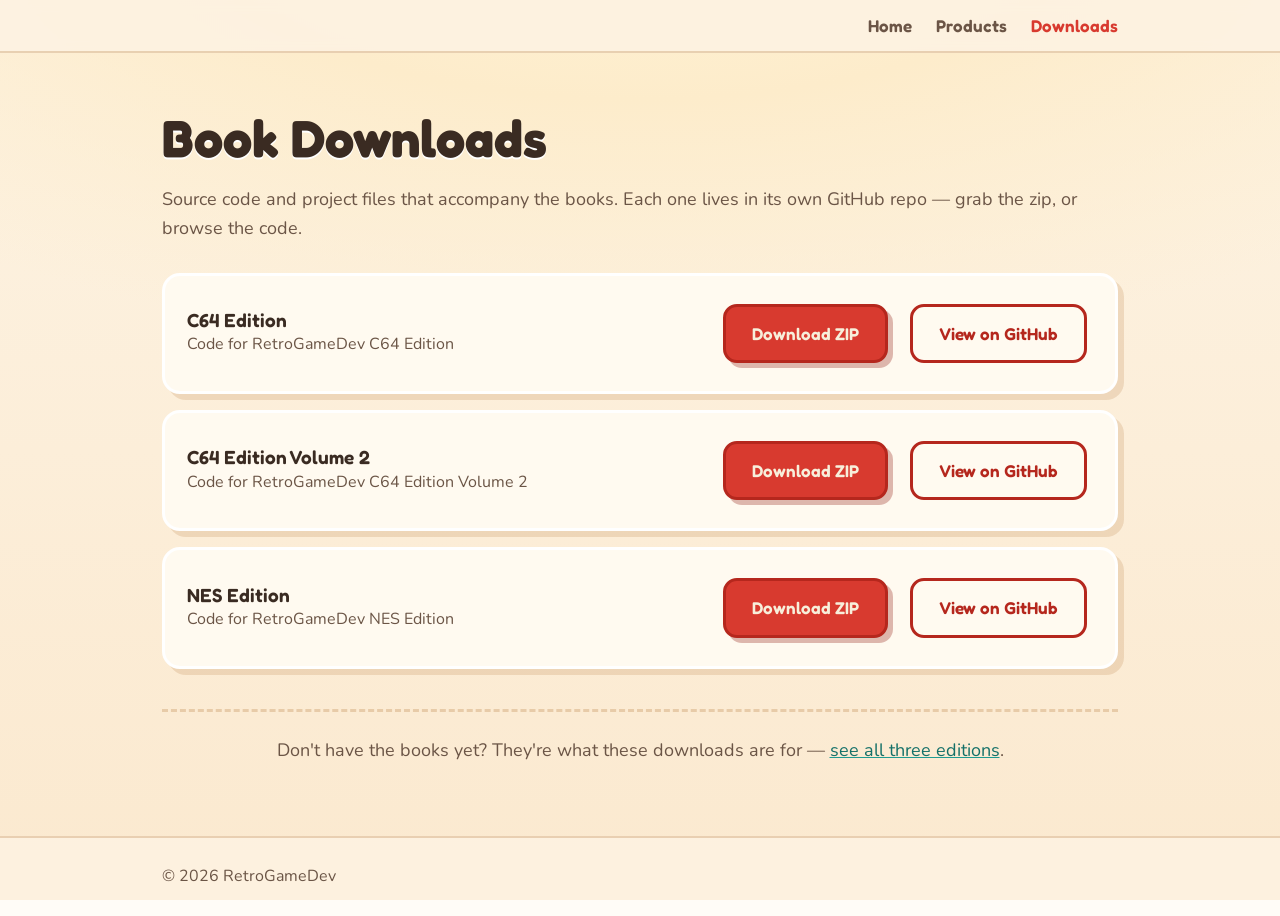
==== downloads/index.html @ 3f0520d9 "Initial commit" ====
<!DOCTYPE html>
<html lang="en">
<head>
  <meta charset="UTF-8">
  <meta name="viewport" content="width=device-width, initial-scale=1">
  <title>Book Downloads — RetroGameDev</title>
  <meta name="description" content="Source code and project files for the RetroGameDev books — C64 Edition, C64 Edition Volume 2, and NES Edition.">
  <link rel="stylesheet" href="../assets/css/style.css">
</head>
<body>

  <header class="site-header">
    <div class="wrap">
      <nav class="nav">
        <a href="../">Home</a>
        <a href="../#products">Products</a>
        <a href="./" class="active">Downloads</a>
      </nav>
    </div>
  </header>

  <main>
    <section>
      <div class="wrap">
        <h1>Book Downloads</h1>
        <p class="dim">Source code and project files that accompany the books.
          Each one lives in its own GitHub repo — grab the zip, or browse the code.</p>

        <div class="dl-list" style="margin-top:30px;">

          <div class="panel dl-row">
            <div class="meta">
              <h3>C64 Edition</h3>
              <p>Code for RetroGameDev C64 Edition</p>
            </div>
            <div class="actions" style="display:flex; gap:10px; flex-wrap:wrap;">
              <a class="btn" href="https://github.com/retrogamedev/c64edition/archive/refs/heads/main.zip">Download ZIP</a>
              <a class="btn ghost" href="https://github.com/retrogamedev/c64edition">View on GitHub</a>
            </div>
          </div>

          <div class="panel dl-row">
            <div class="meta">
              <h3>C64 Edition Volume 2</h3>
              <p>Code for RetroGameDev C64 Edition Volume 2</p>
            </div>
            <div class="actions" style="display:flex; gap:10px; flex-wrap:wrap;">
              <a class="btn" href="https://github.com/retrogamedev/c64editionvol2/archive/refs/heads/main.zip">Download ZIP</a>
              <a class="btn ghost" href="https://github.com/retrogamedev/c64editionvol2">View on GitHub</a>
            </div>
          </div>

          <div class="panel dl-row">
            <div class="meta">
              <h3>NES Edition</h3>
              <p>Code for RetroGameDev NES Edition</p>
            </div>
            <div class="actions" style="display:flex; gap:10px; flex-wrap:wrap;">
              <a class="btn" href="https://github.com/retrogamedev/nesedition/archive/refs/heads/main.zip">Download ZIP</a>
              <a class="btn ghost" href="https://github.com/retrogamedev/nesedition">View on GitHub</a>
            </div>
          </div>

        </div>

        <p class="book-foot">
          Don't have the books yet? They're what these downloads are for —
          <a href="../#products">see all three editions</a>.
        </p>
      </div>
    </section>
  </main>

  <footer class="site-footer">
    <div class="wrap">
      <span>© <span id="yr">2026</span> RetroGameDev</span>
    </div>
  </footer>

  <script>document.getElementById('yr').textContent = new Date().getFullYear();</script>
</body>
</html>
---- assets/css/style.css ----
/* ============================================================
   RetroGameDev — "Sunny Cream" warm nostalgia theme
   Plain CSS, no build step. Warm red + cream + aqua + golden light.
   ============================================================ */

@import url('https://fonts.googleapis.com/css2?family=Silkscreen:wght@400;700&family=Fredoka:wght@400;500;600;700&family=Nunito:wght@400;600;700&display=swap');

:root {
  --red:      #d83a2f;
  --red-dk:   #b5271d;
  --cream:    #f7efdb;
  --ink:      #3a2b22;
  --ink-soft: #6b5546;
  --teal:     #1f9b91;
  --teal-dk:  #147068;
  --gold:     #f0a23e;
  --coral:    #f0795a;
  --leaf:     #5fae5f;
  --card:     #fffaf0;
  --line:     rgba(180,120,60,.28);

  --font-pixel: 'Silkscreen', monospace;
  --font-head:  'Fredoka', sans-serif;
  --font-body:  'Nunito', sans-serif;

  --maxw: 1000px;
}

* { box-sizing: border-box; }
html { scroll-behavior: smooth; }

body {
  margin: 0;
  font-family: var(--font-body);
  font-size: 18px;
  line-height: 1.6;
  color: var(--ink);
  min-height: 100vh;
  display: flex;
  flex-direction: column;
  background:
    radial-gradient(120% 70% at 50% -10%, #fff4d6 0%, #fdeccb 30%, transparent 70%),
    linear-gradient(180deg, #fdf3e3 0%, #fbe9cf 100%);
  background-attachment: fixed;
}

/* ---------- layout ---------- */
.wrap { width: 100%; max-width: var(--maxw); margin: 0 auto; padding: 0 22px; }
main { flex: 1 0 auto; }
section { padding: 56px 0; }
/* offset in-page anchor jumps so the sticky header doesn't cover the target */
:target, #products { scroll-margin-top: 42px; }
.center { text-align: center; }
.dim { color: var(--ink-soft); }

/* ---------- type ---------- */
h1, h2, h3 { font-family: var(--font-head); color: var(--ink); line-height: 1.12; margin: 0 0 18px; }
h1 { font-weight: 700; font-size: clamp(30px, 5vw, 52px); text-shadow: 0 2px 0 #fff; }
h2 { font-weight: 600; font-size: clamp(22px, 3vw, 32px); }
h3 { font-weight: 600; font-size: 19px; margin-bottom: 10px; }
p { margin: 0 0 16px; }
a { color: var(--teal-dk); text-decoration-color: var(--teal); }
a:hover { color: var(--red); }

/* ---------- logo wordmark (stand-in for logo.png) ---------- */
.logo-fallback {
  display: inline-block; background: var(--red); color: var(--cream);
  font-family: var(--font-pixel); font-weight: 700; letter-spacing: 1px;
  padding: 8px 11px 6px; border-radius: 9px; border: 2px solid #fff;
  box-shadow: 3px 3px rgba(150,40,30,.3); text-shadow: 1px 1px rgba(0,0,0,.2);
}

/* big hero version of the wordmark */
.logo-hero {
  display: inline-block; background: var(--red); border-radius: 18px;
  padding: 18px 28px 14px; border: 4px solid #fff;
  box-shadow: 8px 8px rgba(150,40,30,.32); margin-bottom: 30px;
}
.logo-hero span { display: block; font-family: var(--font-head); font-weight: 700;
  color: var(--cream); line-height: 1.05; text-shadow: 2px 2px rgba(0,0,0,.2); }
.logo-hero .l1 { font-size: clamp(30px, 6vw, 56px); }
.logo-hero .l2 { font-size: clamp(22px, 4.4vw, 40px); margin-top: 8px; }

/* ---------- header / nav ---------- */
.site-header {
  position: sticky; top: 0; z-index: 100;
  background: rgba(253,243,227,.85); backdrop-filter: blur(6px);
  border-bottom: 2px solid var(--line);
}
.site-header .wrap { display: flex; align-items: center; justify-content: flex-end; padding: 12px 22px; }
.brand { display: flex; align-items: center; gap: 12px; text-decoration: none;
  font-family: var(--font-head); font-weight: 700; font-size: 20px; color: var(--ink); }
.brand:hover { color: var(--red); }
.nav { display: flex; gap: 24px; }
.nav a { font-family: var(--font-head); font-weight: 600; font-size: 17px; text-decoration: none; color: var(--ink-soft); }
.nav a:hover, .nav a.active { color: var(--red); }

/* ---------- hero ---------- */
.hero { text-align: center; padding: 42px 0 52px; position: relative; overflow: hidden; }
.hero::before { content: ""; position: absolute; inset: 0; pointer-events: none; opacity: .55;
  background: conic-gradient(from 200deg at 62% -5%,
    rgba(255,221,150,0) 0deg, rgba(255,221,150,.4) 18deg, rgba(255,221,150,0) 36deg,
    rgba(255,221,150,.3) 54deg, rgba(255,221,150,0) 72deg); }
.hero > .wrap { position: relative; z-index: 1; }
.hero .tagline { font-weight: 600; font-size: clamp(17px, 2.3vw, 22px); color: var(--ink-soft);
  max-width: 600px; margin: 0 auto 28px; }

/* ---------- buttons ---------- */
.btn {
  display: inline-block; font-family: var(--font-head); font-weight: 600; font-size: 17px;
  text-decoration: none; padding: 13px 26px; border-radius: 14px;
  border: 3px solid var(--red-dk); background: var(--red); color: var(--cream);
  box-shadow: 5px 5px rgba(150,40,30,.32); margin: 6px;
  transition: transform .06s ease, box-shadow .06s ease;
}
.btn:hover { color: var(--cream); transform: translate(2px,2px); box-shadow: 3px 3px rgba(150,40,30,.32); }
.btn.alt, .btn.teal { background: var(--teal); border-color: var(--teal-dk); box-shadow: 5px 5px rgba(20,112,104,.32); }
.btn.alt:hover, .btn.teal:hover { box-shadow: 3px 3px rgba(20,112,104,.32); }
.btn.ghost { background: transparent; color: var(--red-dk); box-shadow: none; }
.btn.ghost:hover { background: rgba(216,58,47,.1); color: var(--red-dk); transform: none; }

/* ---------- panels / cards ---------- */
.panel { background: var(--card); border: 3px solid #fff; border-radius: 18px;
  padding: 22px; box-shadow: 6px 6px rgba(180,120,60,.2); }

.grid { display: grid; gap: 20px; }
.grid-3 { grid-template-columns: repeat(3, 1fr); }
.grid-auto { grid-template-columns: repeat(auto-fit, minmax(210px, 1fr)); }

.card { display: flex; flex-direction: column; text-align: center; }
.card .cover {
  aspect-ratio: 600 / 931; width: 100%; border-radius: 12px; margin-bottom: 14px;
  display: flex; align-items: center; justify-content: center; padding: 0; overflow: hidden;
  background: var(--card);
}
.card .cover img { width: 100%; height: 100%; object-fit: contain; display: block; }
.card h3 { min-height: 2.4em; }
.card p { font-size: 16px; color: var(--ink-soft); flex: 1; }
.card .actions { display: flex; flex-direction: column; gap: 8px; margin-top: 12px; align-items: stretch; }
.card .actions .btn { margin: 0; text-align: center; }

.tag { display: inline-block; font-family: var(--font-pixel); font-size: 11px; letter-spacing: 1px;
  color: var(--teal-dk); margin-bottom: 10px; align-self: center; }

/* ---------- testimonials ---------- */
.quotes { display: grid; gap: 18px; grid-template-columns: repeat(3, 1fr); }
.quote { font-family: var(--font-head); font-weight: 500; font-size: 19px; color: var(--ink);
  background: var(--card); border: 3px solid #fff; border-radius: 16px; padding: 18px;
  box-shadow: 5px 5px rgba(180,120,60,.18); }
.quote::before { content: "\201C"; color: var(--red); font-weight: 700; }
.quote::after  { content: "\201D"; color: var(--red); font-weight: 700; }

/* ---------- download rows ---------- */
.dl-list { display: grid; gap: 16px; }
.dl-row { display: flex; align-items: center; justify-content: space-between; gap: 16px; flex-wrap: wrap; }
.dl-row .meta h3 { margin-bottom: 2px; }
.dl-row .meta p { margin: 0; font-size: 16px; color: var(--ink-soft); }

/* ---------- book footer link ---------- */
.book-foot { border-top: 3px dashed var(--line); margin-top: 40px; padding-top: 24px;
  text-align: center; font-size: 18px; color: var(--ink-soft); }

/* ---------- site footer ---------- */
.site-footer { border-top: 2px solid var(--line); background: rgba(255,250,240,.5);
  padding: 26px 0; margin-top: 0; font-size: 16px; color: var(--ink-soft); }
.site-footer .wrap { display: flex; justify-content: space-between; flex-wrap: wrap; gap: 12px; }
.site-footer a { text-decoration: none; }

/* ---------- 404 ---------- */
.bigcode { font-family: var(--font-pixel); font-weight: 700; font-size: clamp(28px, 6vw, 52px);
  color: var(--red); text-shadow: 3px 3px rgba(150,40,30,.25); margin: 0 0 18px; }

/* ---------- responsive ---------- */
@media (max-width: 760px) {
  .grid-3, .quotes { grid-template-columns: 1fr; }
  .nav { gap: 16px; }
  .nav a { font-size: 15px; }
  .brand { font-size: 17px; }
}
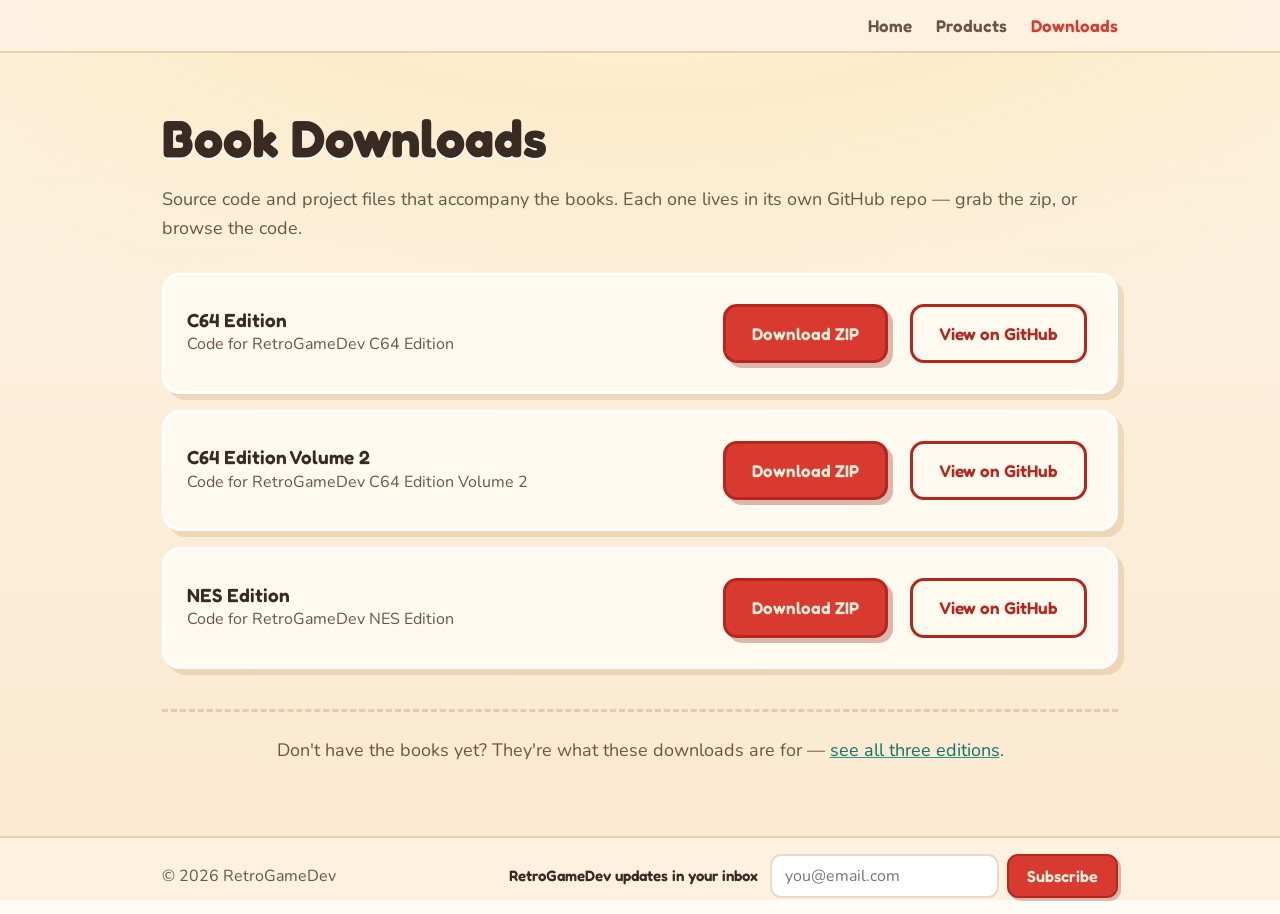
==== commit f51df765: "Add footer newsletter signup (EmailOctopus)" ====
--- a/downloads/index.html
+++ b/downloads/index.html
@@ -74,9 +74,33 @@
   <footer class="site-footer">
     <div class="wrap">
       <span>© <span id="yr">2026</span> RetroGameDev</span>
+      <form class="eo-signup" action="https://eocampaign1.com/form/40503702-626d-11f1-8318-138ed8727a68" method="post" target="eo-frame" aria-label="Newsletter signup">
+        <label class="eo-label" for="eo-email">RetroGameDev updates in your inbox</label>
+        <div class="eo-row">
+          <input id="eo-email" type="email" name="field_0" placeholder="you@email.com" required autocomplete="email">
+          <input type="text" name="hpc4b27b6e-eb38-11e9-be00-06b4694bee2a" class="eo-hp" tabindex="-1" autocomplete="off" aria-hidden="true">
+          <button type="submit">Subscribe</button>
+        </div>
+        <p class="eo-msg" hidden>Thanks! Check your inbox to confirm. &#10022;</p>
+      </form>
+      <iframe name="eo-frame" class="eo-frame" title="signup"></iframe>
     </div>
   </footer>
 
-  <script>document.getElementById('yr').textContent = new Date().getFullYear();</script>
+  <script>
+    document.getElementById('yr').textContent = new Date().getFullYear();
+    document.querySelectorAll('.eo-signup').forEach(function (f) {
+      f.addEventListener('submit', function (e) {
+        e.preventDefault();
+        var done = function () {
+          var r = f.querySelector('.eo-row'); if (r) r.style.display = 'none';
+          var l = f.querySelector('.eo-label'); if (l) l.style.display = 'none';
+          var m = f.querySelector('.eo-msg'); if (m) m.hidden = false;
+        };
+        fetch(f.action, { method: 'POST', body: new FormData(f), headers: { 'Accept': 'application/json' } })
+          .then(done, done);
+      });
+    });
+  </script>
 </body>
 </html>
--- a/assets/css/style.css
+++ b/assets/css/style.css
@@ -162,9 +162,29 @@
 
 /* ---------- site footer ---------- */
 .site-footer { border-top: 2px solid var(--line); background: rgba(255,250,240,.5);
-  padding: 26px 0; margin-top: 0; font-size: 16px; color: var(--ink-soft); }
-.site-footer .wrap { display: flex; justify-content: space-between; flex-wrap: wrap; gap: 12px; }
+  padding: 16px 0; margin-top: 0; font-size: 16px; color: var(--ink-soft); }
+.site-footer .wrap { display: flex; align-items: center; justify-content: space-between; flex-wrap: wrap; gap: 16px; }
 .site-footer a { text-decoration: none; }
+
+/* ---------- footer email signup ---------- */
+.eo-signup { display: flex; align-items: center; justify-content: flex-end;
+  flex-wrap: wrap; gap: 8px 12px; text-align: right; }
+.eo-label { font-family: var(--font-head); font-weight: 600;
+  font-size: 15px; color: var(--ink); margin: 0; }
+.eo-row { display: flex; gap: 8px; justify-content: flex-end; flex-wrap: wrap; }
+.eo-row input[type="email"] {
+  font-family: var(--font-body); font-size: 16px; padding: 9px 13px; min-width: 190px;
+  border: 2px solid var(--line); border-radius: 11px; background: #fff; color: var(--ink); }
+.eo-row input[type="email"]:focus { outline: none; border-color: var(--teal); }
+.eo-signup button {
+  font-family: var(--font-head); font-weight: 600; font-size: 16px; cursor: pointer;
+  padding: 9px 18px; border-radius: 11px; border: 2px solid var(--red-dk);
+  background: var(--red); color: var(--cream);
+  box-shadow: 3px 3px rgba(150,40,30,.3); transition: transform .06s, box-shadow .06s; }
+.eo-signup button:hover { transform: translate(2px,2px); box-shadow: 1px 1px rgba(150,40,30,.3); }
+.eo-msg { font-family: var(--font-head); font-weight: 600; color: var(--teal-dk); margin: 8px 0 0; }
+.eo-hp { position: absolute; left: -9999px; width: 1px; height: 1px; opacity: 0; }
+.eo-frame { display: none; }
 
 /* ---------- 404 ---------- */
 .bigcode { font-family: var(--font-pixel); font-weight: 700; font-size: clamp(28px, 6vw, 52px);
@@ -176,4 +196,7 @@
   .nav { gap: 16px; }
   .nav a { font-size: 15px; }
   .brand { font-size: 17px; }
-}
+  .site-footer .wrap { justify-content: center; text-align: center; }
+  .eo-signup { text-align: center; }
+  .eo-row { justify-content: center; }
+}
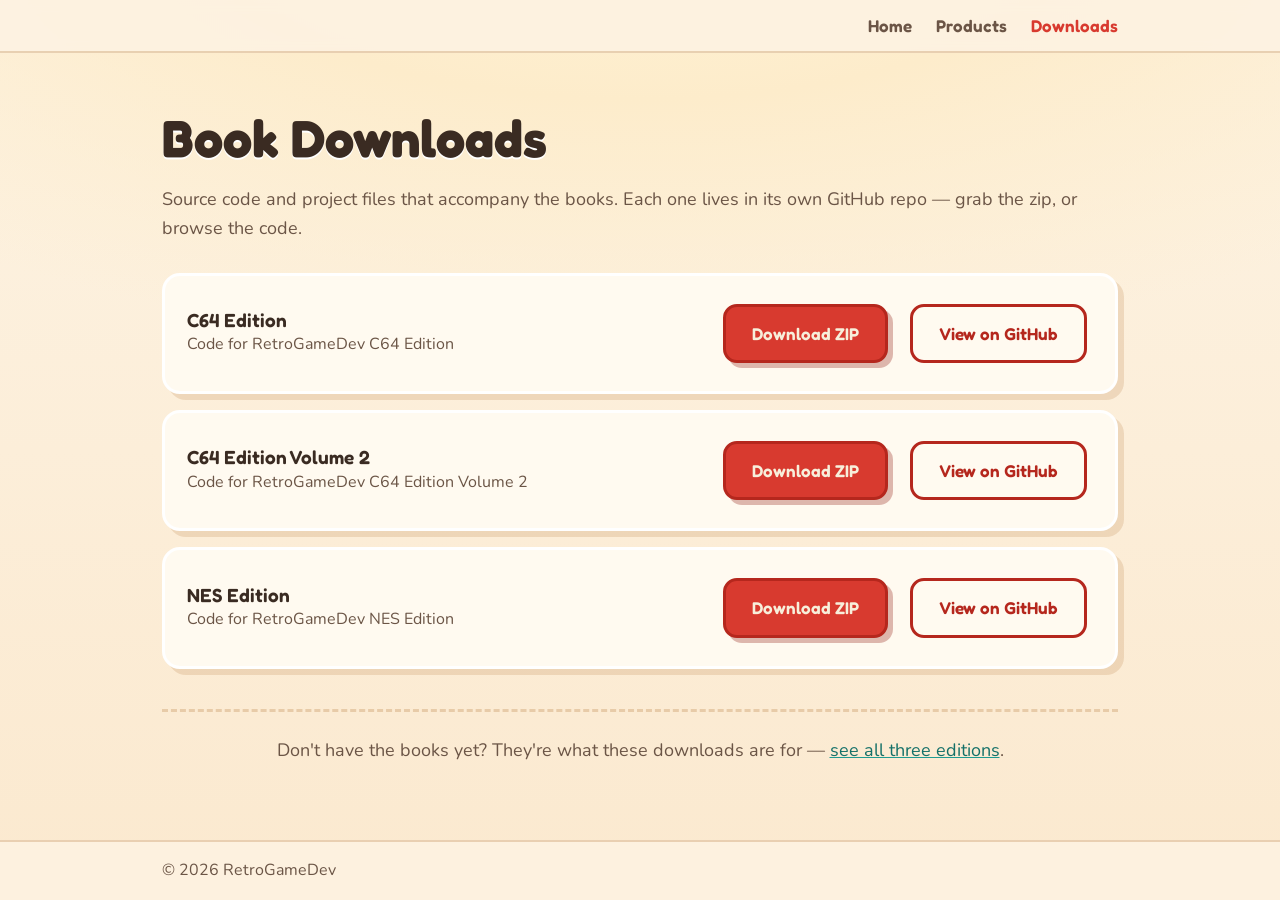
==== commit 16c7405a: "Signup tidy up" ====
--- a/downloads/index.html
+++ b/downloads/index.html
@@ -74,33 +74,12 @@
   <footer class="site-footer">
     <div class="wrap">
       <span>© <span id="yr">2026</span> RetroGameDev</span>
-      <form class="eo-signup" action="https://eocampaign1.com/form/40503702-626d-11f1-8318-138ed8727a68" method="post" target="eo-frame" aria-label="Newsletter signup">
-        <label class="eo-label" for="eo-email">RetroGameDev updates in your inbox</label>
-        <div class="eo-row">
-          <input id="eo-email" type="email" name="field_0" placeholder="you@email.com" required autocomplete="email">
-          <input type="text" name="hpc4b27b6e-eb38-11e9-be00-06b4694bee2a" class="eo-hp" tabindex="-1" autocomplete="off" aria-hidden="true">
-          <button type="submit">Subscribe</button>
-        </div>
-        <p class="eo-msg" hidden>Thanks! Check your inbox to confirm. &#10022;</p>
-      </form>
-      <iframe name="eo-frame" class="eo-frame" title="signup"></iframe>
+      <div class="eo-embed">
+        <script async src="https://eomail5.com/form/326bc304-6272-11f1-8370-c375dfce4590.js" data-form="326bc304-6272-11f1-8370-c375dfce4590"></script>
+      </div>
     </div>
   </footer>
 
-  <script>
-    document.getElementById('yr').textContent = new Date().getFullYear();
-    document.querySelectorAll('.eo-signup').forEach(function (f) {
-      f.addEventListener('submit', function (e) {
-        e.preventDefault();
-        var done = function () {
-          var r = f.querySelector('.eo-row'); if (r) r.style.display = 'none';
-          var l = f.querySelector('.eo-label'); if (l) l.style.display = 'none';
-          var m = f.querySelector('.eo-msg'); if (m) m.hidden = false;
-        };
-        fetch(f.action, { method: 'POST', body: new FormData(f), headers: { 'Accept': 'application/json' } })
-          .then(done, done);
-      });
-    });
-  </script>
+  <script>document.getElementById('yr').textContent = new Date().getFullYear();</script>
 </body>
 </html>
--- a/assets/css/style.css
+++ b/assets/css/style.css
@@ -166,25 +166,36 @@
 .site-footer .wrap { display: flex; align-items: center; justify-content: space-between; flex-wrap: wrap; gap: 16px; }
 .site-footer a { text-decoration: none; }
 
-/* ---------- footer email signup ---------- */
-.eo-signup { display: flex; align-items: center; justify-content: flex-end;
-  flex-wrap: wrap; gap: 8px 12px; text-align: right; }
-.eo-label { font-family: var(--font-head); font-weight: 600;
-  font-size: 15px; color: var(--ink); margin: 0; }
-.eo-row { display: flex; gap: 8px; justify-content: flex-end; flex-wrap: wrap; }
-.eo-row input[type="email"] {
-  font-family: var(--font-body); font-size: 16px; padding: 9px 13px; min-width: 190px;
-  border: 2px solid var(--line); border-radius: 11px; background: #fff; color: var(--ink); }
-.eo-row input[type="email"]:focus { outline: none; border-color: var(--teal); }
-.eo-signup button {
-  font-family: var(--font-head); font-weight: 600; font-size: 16px; cursor: pointer;
-  padding: 9px 18px; border-radius: 11px; border: 2px solid var(--red-dk);
-  background: var(--red); color: var(--cream);
-  box-shadow: 3px 3px rgba(150,40,30,.3); transition: transform .06s, box-shadow .06s; }
-.eo-signup button:hover { transform: translate(2px,2px); box-shadow: 1px 1px rgba(150,40,30,.3); }
-.eo-msg { font-family: var(--font-head); font-weight: 600; color: var(--teal-dk); margin: 8px 0 0; }
-.eo-hp { position: absolute; left: -9999px; width: 1px; height: 1px; opacity: 0; }
-.eo-frame { display: none; }
+/* footer email signup (EmailOctopus embed) — unscoped overrides: EO injects outside our div */
+.eo-embed { width: 100%; max-width: 330px; }
+.emailoctopus-form-wrapper, .emailoctopus-form, .emailoctopus-form .main-form,
+.inline-container, .form-container { margin: 0 !important; padding: 0 !important; background: transparent !important; }
+.form-container { margin-top: 12px !important; }
+[eo-block-container] { margin: 0 !important; padding: 0 !important; min-height: 0 !important; }
+.emailoctopus-success-message, .emailoctopus-error-message { margin: 0 !important; }
+.emailoctopus-form .emailoctopus-form-row, .emailoctopus-form .form-group,
+.emailoctopus-form input[type="submit"] { margin-bottom: 0 !important; }
+.emailoctopus-form input.form-control, .emailoctopus-form input[type="email"] {
+  font-family: var(--font-body) !important; border-radius: 10px !important;
+  border: 2px solid var(--line) !important; color: var(--ink) !important;
+  padding: 7px 11px !important; height: auto !important; line-height: 1.2 !important; }
+.emailoctopus-form input[type="submit"], .emailoctopus-form .btn-primary, .emailoctopus-form button {
+  background: var(--red) !important; border: 2px solid var(--red-dk) !important; color: #fff !important;
+  border-radius: 10px !important; font-family: var(--font-head) !important;
+  padding: 7px 16px !important; height: auto !important; box-shadow: 3px 3px rgba(150,40,30,.3) !important; }
+.mastfoot, [eo-block="powered-by"] { margin: 2px 0 0 !important; font-size: 11px !important; }
+.mastfoot p { margin: 0 !important; }
+/* line the input + button up: one row, every wrapper layer locked to 44px, centered */
+.emailoctopus-form .main-form { display: flex !important; align-items: center !important; gap: 8px !important; flex-wrap: nowrap !important; }
+.emailoctopus-form [eo-form-fields-container],
+.emailoctopus-form .emailoctopus-form-row,
+.emailoctopus-form .form-group {
+  flex: 1 1 auto !important; width: 100% !important; height: 44px !important;
+  display: flex !important; align-items: center !important; margin: 0 !important; padding: 0 !important; }
+.emailoctopus-form input.form-control, .emailoctopus-form input[type="email"],
+.emailoctopus-form input[type="submit"], .emailoctopus-form .btn-primary {
+  height: 44px !important; box-sizing: border-box !important; margin: 0 !important; vertical-align: middle !important; }
+.emailoctopus-form input.form-control, .emailoctopus-form input[type="email"] { width: 100% !important; }
 
 /* ---------- 404 ---------- */
 .bigcode { font-family: var(--font-pixel); font-weight: 700; font-size: clamp(28px, 6vw, 52px);
@@ -197,6 +208,4 @@
   .nav a { font-size: 15px; }
   .brand { font-size: 17px; }
   .site-footer .wrap { justify-content: center; text-align: center; }
-  .eo-signup { text-align: center; }
-  .eo-row { justify-content: center; }
-}
+}
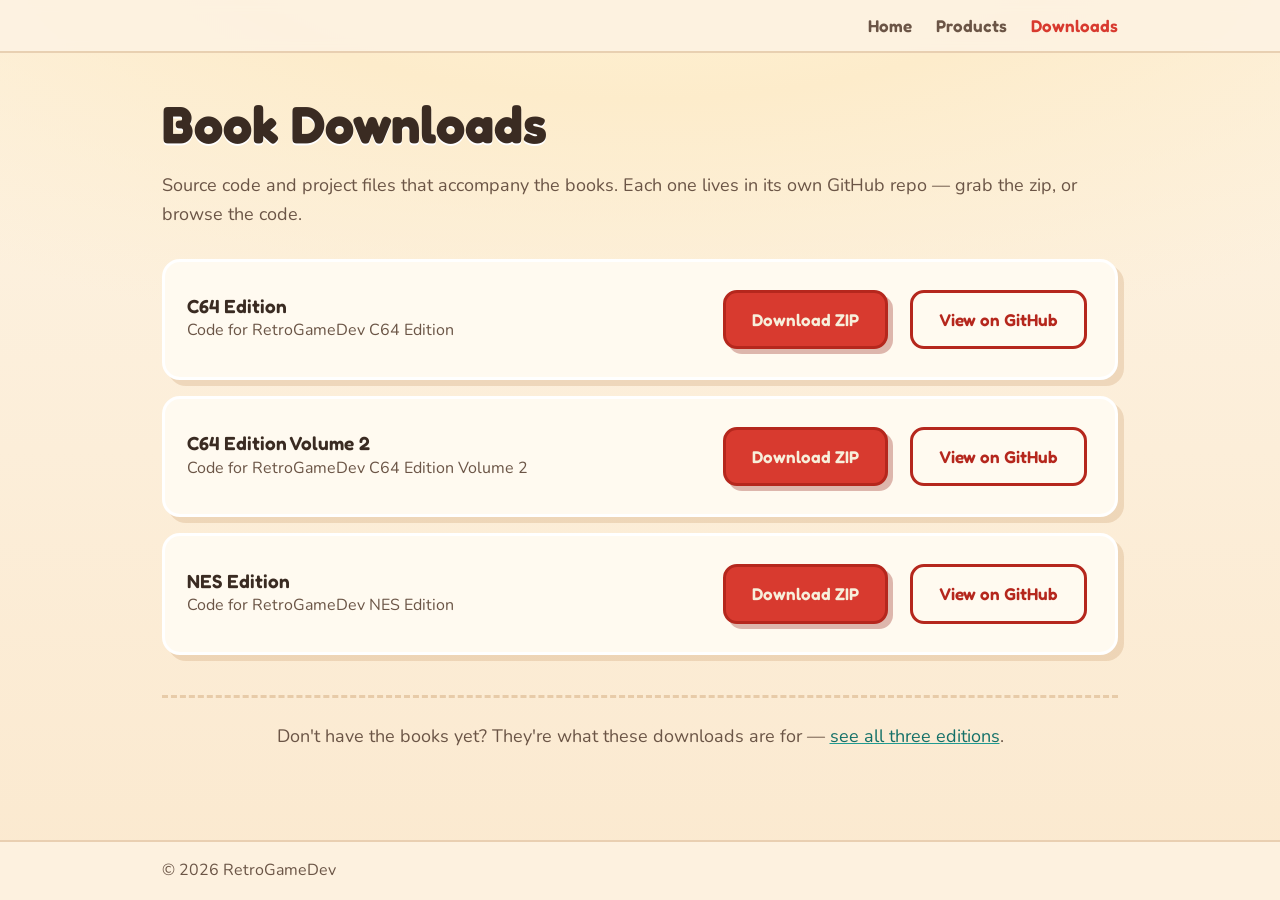
==== commit 4ca0b5e2: "Downloads page adjustment" ====
--- a/downloads/index.html
+++ b/downloads/index.html
@@ -5,6 +5,9 @@
   <meta name="viewport" content="width=device-width, initial-scale=1">
   <title>Book Downloads — RetroGameDev</title>
   <meta name="description" content="Source code and project files for the RetroGameDev books — C64 Edition, C64 Edition Volume 2, and NES Edition.">
+  <link rel="icon" href="/favicon.svg" type="image/svg+xml">
+  <link rel="icon" href="/favicon.ico" sizes="any">
+  <link rel="apple-touch-icon" href="/apple-touch-icon.png">
   <link rel="stylesheet" href="../assets/css/style.css">
 </head>
 <body>
@@ -20,7 +23,7 @@
   </header>
 
   <main>
-    <section>
+    <section style="padding-top:42px;">
       <div class="wrap">
         <h1>Book Downloads</h1>
         <p class="dim">Source code and project files that accompany the books.
--- a/assets/css/style.css
+++ b/assets/css/style.css
@@ -73,7 +73,7 @@
 /* big hero version of the wordmark */
 .logo-hero {
   display: inline-block; background: var(--red); border-radius: 18px;
-  padding: 18px 28px 14px; border: 4px solid #fff;
+  padding: 12px 28px 20px; border: 4px solid #fff;
   box-shadow: 8px 8px rgba(150,40,30,.32); margin-bottom: 30px;
 }
 .logo-hero span { display: block; font-family: var(--font-head); font-weight: 700;
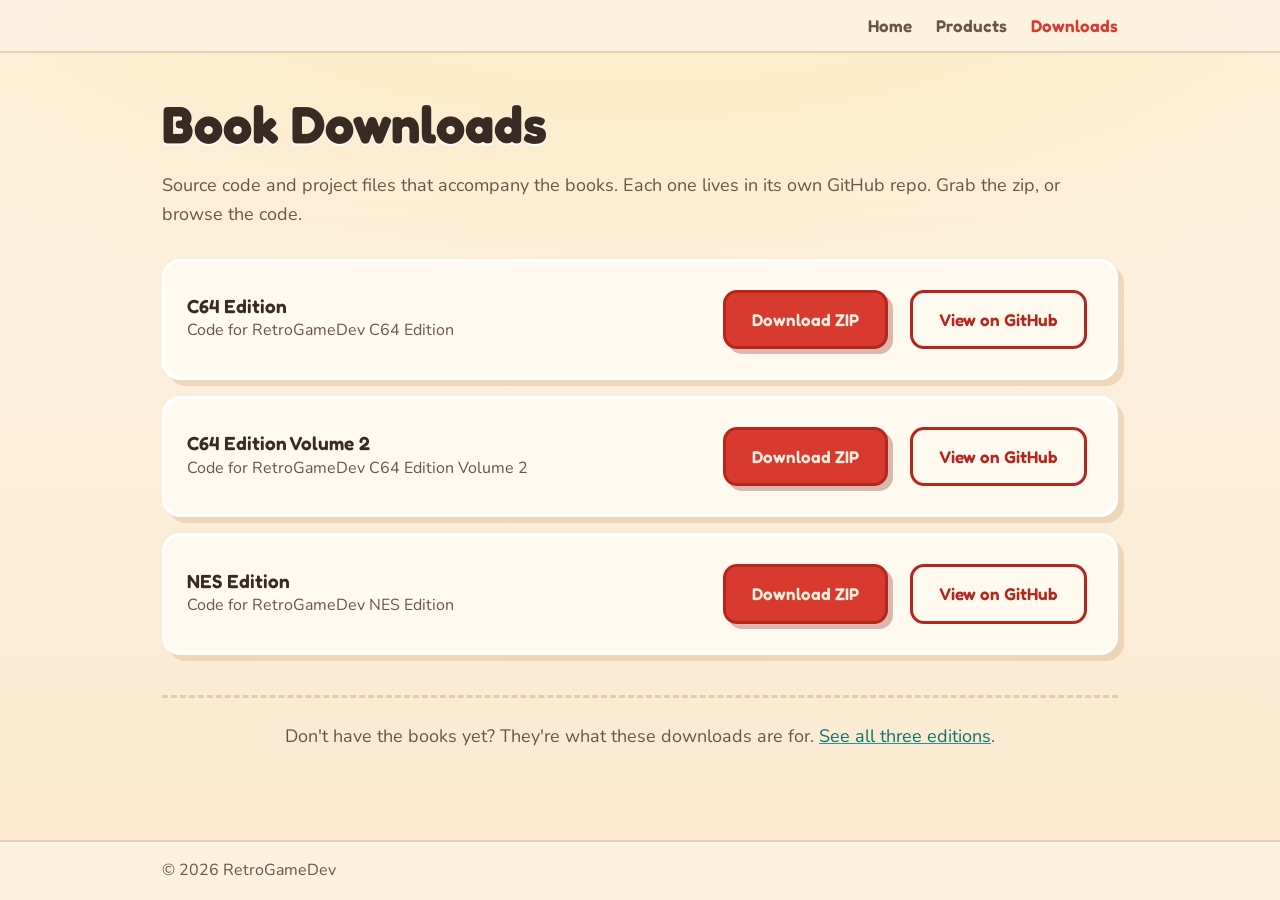
==== commit cde137ee: "Text tweaks" ====
--- a/downloads/index.html
+++ b/downloads/index.html
@@ -3,8 +3,8 @@
 <head>
   <meta charset="UTF-8">
   <meta name="viewport" content="width=device-width, initial-scale=1">
-  <title>Book Downloads — RetroGameDev</title>
-  <meta name="description" content="Source code and project files for the RetroGameDev books — C64 Edition, C64 Edition Volume 2, and NES Edition.">
+  <title>Book Downloads: RetroGameDev</title>
+  <meta name="description" content="Source code and project files for the RetroGameDev books: C64 Edition, C64 Edition Volume 2, and NES Edition.">
   <link rel="icon" href="/favicon.svg" type="image/svg+xml">
   <link rel="icon" href="/favicon.ico" sizes="any">
   <link rel="apple-touch-icon" href="/apple-touch-icon.png">
@@ -27,7 +27,7 @@
       <div class="wrap">
         <h1>Book Downloads</h1>
         <p class="dim">Source code and project files that accompany the books.
-          Each one lives in its own GitHub repo — grab the zip, or browse the code.</p>
+          Each one lives in its own GitHub repo. Grab the zip, or browse the code.</p>
 
         <div class="dl-list" style="margin-top:30px;">
 
@@ -67,8 +67,8 @@
         </div>
 
         <p class="book-foot">
-          Don't have the books yet? They're what these downloads are for —
-          <a href="../#products">see all three editions</a>.
+          Don't have the books yet? They're what these downloads are for.
+          <a href="../#products">See all three editions</a>.
         </p>
       </div>
     </section>
--- a/assets/css/style.css
+++ b/assets/css/style.css
@@ -1,5 +1,5 @@
 /* ============================================================
-   RetroGameDev — "Sunny Cream" warm nostalgia theme
+   RetroGameDev: "Sunny Cream" warm nostalgia theme
    Plain CSS, no build step. Warm red + cream + aqua + golden light.
    ============================================================ */
 
@@ -166,7 +166,7 @@
 .site-footer .wrap { display: flex; align-items: center; justify-content: space-between; flex-wrap: wrap; gap: 16px; }
 .site-footer a { text-decoration: none; }
 
-/* footer email signup (EmailOctopus embed) — unscoped overrides: EO injects outside our div */
+/* footer email signup (EmailOctopus embed), unscoped overrides: EO injects outside our div */
 .eo-embed { width: 100%; max-width: 330px; }
 .emailoctopus-form-wrapper, .emailoctopus-form, .emailoctopus-form .main-form,
 .inline-container, .form-container { margin: 0 !important; padding: 0 !important; background: transparent !important; }
